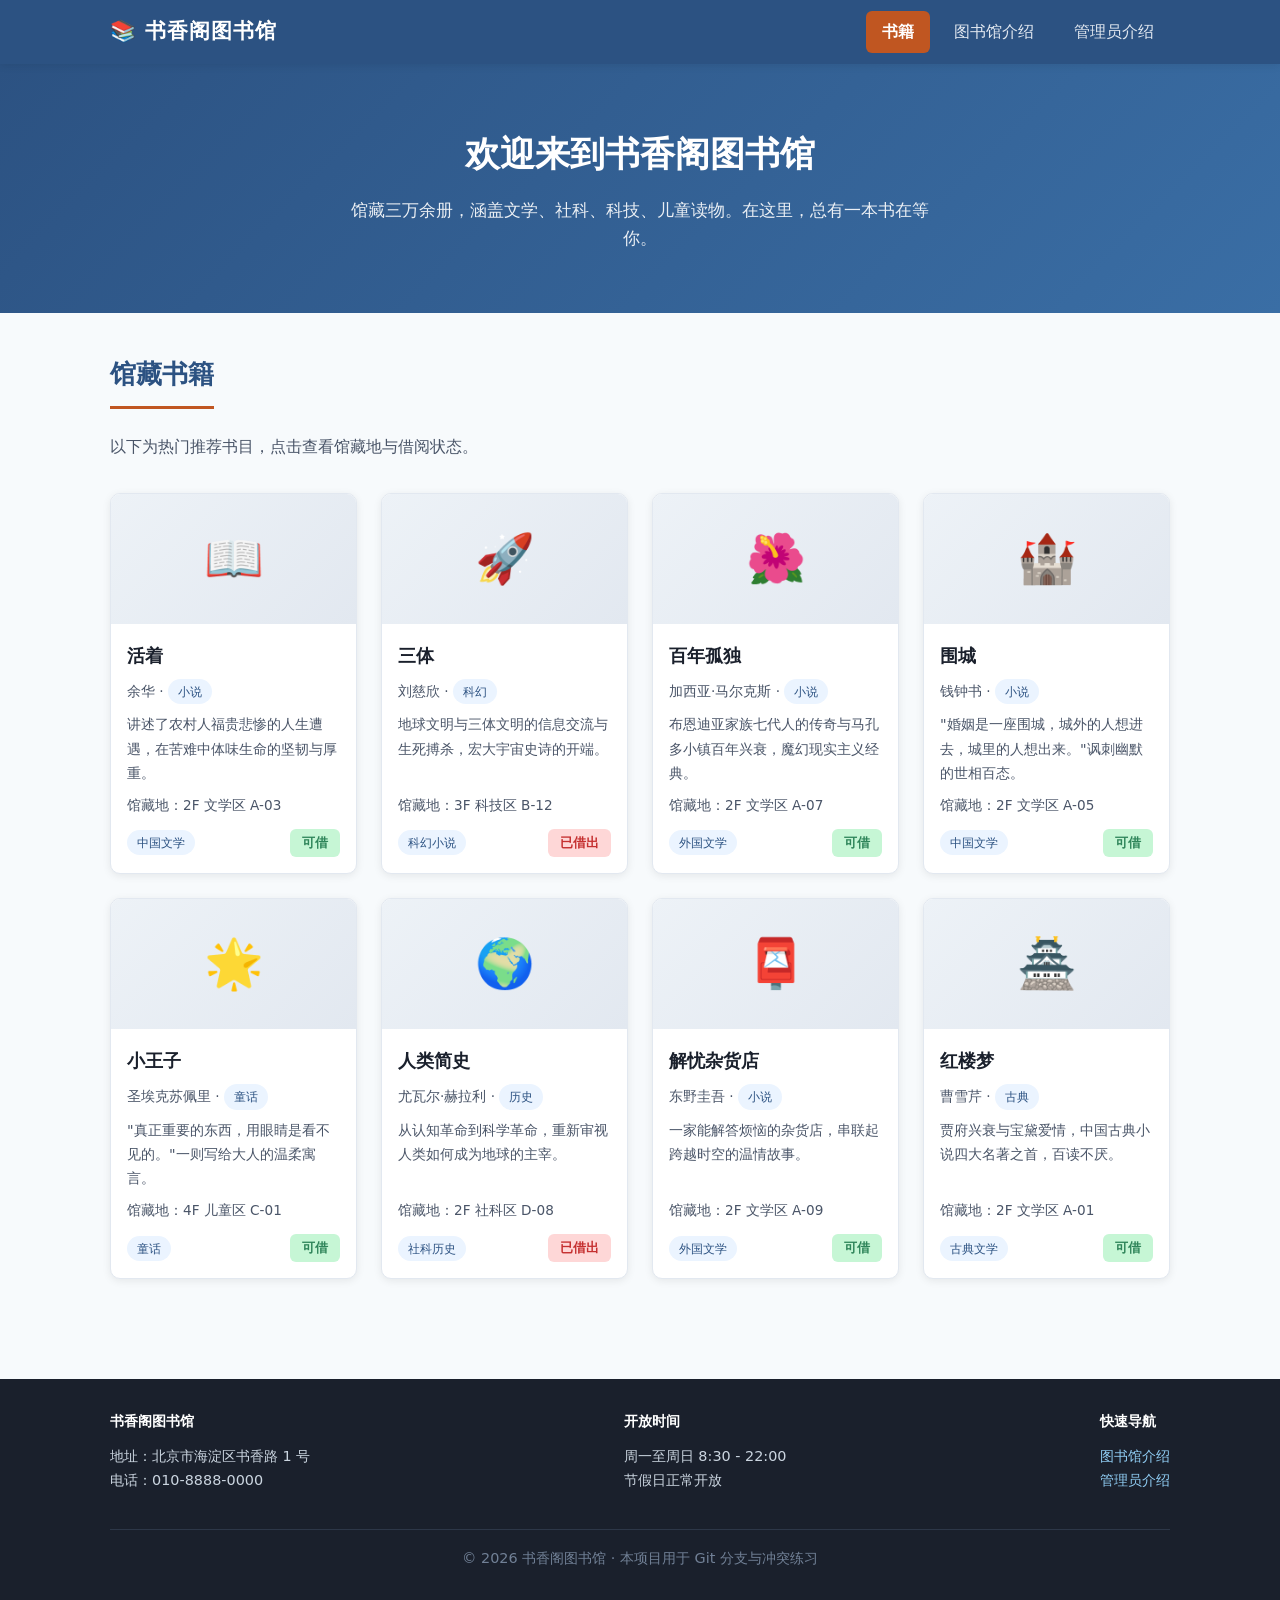
==== index.html @ d26c5d21 "feat: 初始化图书馆网站脚手架 三大模块页面 + 两个共享冲突文件： - index.html: 书籍页面（首页，模块A，8 本图书） - about.html: 图书馆介绍（模块B） - lib" ====
<!DOCTYPE html>
<html lang="zh-CN">
<head>
  <meta charset="UTF-8">
  <meta name="viewport" content="width=device-width, initial-scale=1.0">
  <title>书香阁图书馆 - 馆藏书籍</title>
  <link rel="stylesheet" href="css/style.css">
</head>
<body>

  <!-- ===== 顶部导航（共享，各页面复制维护） ===== -->
  <header class="site-header">
    <div class="container">
      <a href="index.html" class="logo">📚 书香阁图书馆</a>
      <nav class="nav">
        <a href="index.html" class="active">书籍</a>
        <a href="about.html">图书馆介绍</a>
        <a href="librarian.html">管理员介绍</a>
      </nav>
    </div>
  </header>

  <!-- ===== 欢迎横幅 ===== -->
  <section class="hero">
    <div class="container">
      <h1>欢迎来到书香阁图书馆</h1>
      <p>馆藏三万余册，涵盖文学、社科、科技、儿童读物。在这里，总有一本书在等你。</p>
    </div>
  </section>

  <!-- ===== 书籍列表 ===== -->
  <section class="section">
    <div class="container">
      <h2 class="section-title">馆藏书籍</h2>
      <p class="page-subtitle">以下为热门推荐书目，点击查看馆藏地与借阅状态。</p>

      <div class="book-grid">

        <!-- 书 1 -->
        <article class="book-card">
          <div class="book-cover">📖</div>
          <div class="book-body">
            <h3 class="book-title">活着</h3>
            <p class="book-meta">余华 · <span class="tag">小说</span></p>
            <p class="book-desc">讲述了农村人福贵悲惨的人生遭遇，在苦难中体味生命的坚韧与厚重。</p>
            <p class="book-location">馆藏地：2F 文学区 A-03</p>
            <div class="book-footer">
              <span class="tag">中国文学</span>
              <span class="status available">可借</span>
            </div>
          </div>
        </article>

        <!-- 书 2 -->
        <article class="book-card">
          <div class="book-cover">🚀</div>
          <div class="book-body">
            <h3 class="book-title">三体</h3>
            <p class="book-meta">刘慈欣 · <span class="tag">科幻</span></p>
            <p class="book-desc">地球文明与三体文明的信息交流与生死搏杀，宏大宇宙史诗的开端。</p>
            <p class="book-location">馆藏地：3F 科技区 B-12</p>
            <div class="book-footer">
              <span class="tag">科幻小说</span>
              <span class="status borrowed">已借出</span>
            </div>
          </div>
        </article>

        <!-- 书 3 -->
        <article class="book-card">
          <div class="book-cover">🌺</div>
          <div class="book-body">
            <h3 class="book-title">百年孤独</h3>
            <p class="book-meta">加西亚·马尔克斯 · <span class="tag">小说</span></p>
            <p class="book-desc">布恩迪亚家族七代人的传奇与马孔多小镇百年兴衰，魔幻现实主义经典。</p>
            <p class="book-location">馆藏地：2F 文学区 A-07</p>
            <div class="book-footer">
              <span class="tag">外国文学</span>
              <span class="status available">可借</span>
            </div>
          </div>
        </article>

        <!-- 书 4 -->
        <article class="book-card">
          <div class="book-cover">🏰</div>
          <div class="book-body">
            <h3 class="book-title">围城</h3>
            <p class="book-meta">钱钟书 · <span class="tag">小说</span></p>
            <p class="book-desc">"婚姻是一座围城，城外的人想进去，城里的人想出来。"讽刺幽默的世相百态。</p>
            <p class="book-location">馆藏地：2F 文学区 A-05</p>
            <div class="book-footer">
              <span class="tag">中国文学</span>
              <span class="status available">可借</span>
            </div>
          </div>
        </article>

        <!-- 书 5 -->
        <article class="book-card">
          <div class="book-cover">🌟</div>
          <div class="book-body">
            <h3 class="book-title">小王子</h3>
            <p class="book-meta">圣埃克苏佩里 · <span class="tag">童话</span></p>
            <p class="book-desc">"真正重要的东西，用眼睛是看不见的。"一则写给大人的温柔寓言。</p>
            <p class="book-location">馆藏地：4F 儿童区 C-01</p>
            <div class="book-footer">
              <span class="tag">童话</span>
              <span class="status available">可借</span>
            </div>
          </div>
        </article>

        <!-- 书 6 -->
        <article class="book-card">
          <div class="book-cover">🌍</div>
          <div class="book-body">
            <h3 class="book-title">人类简史</h3>
            <p class="book-meta">尤瓦尔·赫拉利 · <span class="tag">历史</span></p>
            <p class="book-desc">从认知革命到科学革命，重新审视人类如何成为地球的主宰。</p>
            <p class="book-location">馆藏地：2F 社科区 D-08</p>
            <div class="book-footer">
              <span class="tag">社科历史</span>
              <span class="status borrowed">已借出</span>
            </div>
          </div>
        </article>

        <!-- 书 7 -->
        <article class="book-card">
          <div class="book-cover">📮</div>
          <div class="book-body">
            <h3 class="book-title">解忧杂货店</h3>
            <p class="book-meta">东野圭吾 · <span class="tag">小说</span></p>
            <p class="book-desc">一家能解答烦恼的杂货店，串联起跨越时空的温情故事。</p>
            <p class="book-location">馆藏地：2F 文学区 A-09</p>
            <div class="book-footer">
              <span class="tag">外国文学</span>
              <span class="status available">可借</span>
            </div>
          </div>
        </article>

        <!-- 书 8 -->
        <article class="book-card">
          <div class="book-cover">🏯</div>
          <div class="book-body">
            <h3 class="book-title">红楼梦</h3>
            <p class="book-meta">曹雪芹 · <span class="tag">古典</span></p>
            <p class="book-desc">贾府兴衰与宝黛爱情，中国古典小说四大名著之首，百读不厌。</p>
            <p class="book-location">馆藏地：2F 文学区 A-01</p>
            <div class="book-footer">
              <span class="tag">古典文学</span>
              <span class="status available">可借</span>
            </div>
          </div>
        </article>

      </div>
    </div>
  </section>

  <!-- ===== 页脚（共享） ===== -->
  <footer class="site-footer">
    <div class="container">
      <div>
        <h4>书香阁图书馆</h4>
        <p>地址：北京市海淀区书香路 1 号</p>
        <p>电话：010-8888-0000</p>
      </div>
      <div>
        <h4>开放时间</h4>
        <p>周一至周日 8:30 - 22:00</p>
        <p>节假日正常开放</p>
      </div>
      <div>
        <h4>快速导航</h4>
        <p><a href="about.html">图书馆介绍</a></p>
        <p><a href="librarian.html">管理员介绍</a></p>
      </div>
      <div class="footer-copy">
        © 2026 书香阁图书馆 · 本项目用于 Git 分支与冲突练习
      </div>
    </div>
  </footer>

</body>
</html>
---- css/style.css ----
/* ============================================================
   XX 图书馆 · 共享样式表 style.css
   ------------------------------------------------------------
   ⚠️ 这是【全员共享】文件，练习时多人编辑这里会产生合并冲突。
   请尽量只在自己模块的区块内追加样式，避免改动共享区块。
   ============================================================ */


/* ===== 基础重置 / CSS 变量（共享，勿乱改）===== */
:root {
  --primary: #2c5282;          /* 主色：深蓝 */
  --primary-light: #3a6ea5;
  --secondary: #c05621;        /* 次色：橙 */
  --bg: #f7fafc;               /* 页面背景 */
  --surface: #ffffff;          /* 卡片背景 */
  --text: #1a202c;             /* 主文字 */
  --text-light: #4a5568;       /* 次文字 */
  --border: #e2e8f0;           /* 边框 */
  --radius: 10px;              /* 圆角 */
  --shadow: 0 2px 8px rgba(0, 0, 0, 0.08);
  --shadow-hover: 0 6px 20px rgba(0, 0, 0, 0.12);
  --status-available: #2f855a; /* 可借：绿 */
  --status-borrowed: #c53030;  /* 已借：红 */
}

* {
  margin: 0;
  padding: 0;
  box-sizing: border-box;
}

body {
  font-family: "PingFang SC", "Microsoft YaHei", "Segoe UI", system-ui, sans-serif;
  background-color: var(--bg);
  color: var(--text);
  line-height: 1.7;
}

a {
  color: var(--primary);
  text-decoration: none;
}

a:hover {
  text-decoration: underline;
}

ul {
  list-style: none;
}


/* ===== 通用：布局容器 / 标题 ===== */
.container {
  width: 100%;
  max-width: 1100px;
  margin: 0 auto;
  padding: 0 20px;
}

.section {
  padding: 40px 0;
}

.section-title {
  font-size: 1.6rem;
  color: var(--primary);
  margin-bottom: 24px;
  padding-bottom: 10px;
  border-bottom: 3px solid var(--secondary);
  display: inline-block;
}

.page-title {
  font-size: 2rem;
  color: var(--primary);
  margin-bottom: 8px;
}

.page-subtitle {
  color: var(--text-light);
  margin-bottom: 32px;
}


/* ===== 通用：导航栏（共享）===== */
.site-header {
  background-color: var(--primary);
  color: #fff;
  box-shadow: var(--shadow);
  position: sticky;
  top: 0;
  z-index: 100;
}

.site-header .container {
  display: flex;
  align-items: center;
  justify-content: space-between;
  height: 64px;
}

.logo {
  font-size: 1.3rem;
  font-weight: 700;
  color: #fff;
  letter-spacing: 1px;
}

.logo:hover {
  text-decoration: none;
}

.nav {
  display: flex;
  gap: 8px;
}

.nav a {
  color: #e2e8f0;
  padding: 8px 16px;
  border-radius: 6px;
  font-size: 0.98rem;
  transition: background-color 0.2s;
}

.nav a:hover {
  background-color: var(--primary-light);
  text-decoration: none;
  color: #fff;
}

.nav a.active {
  background-color: var(--secondary);
  color: #fff;
  font-weight: 600;
}


/* ===== 通用：页脚（共享）===== */
.site-footer {
  background-color: #1a202c;
  color: #cbd5e0;
  padding: 30px 0;
  margin-top: 60px;
  font-size: 0.9rem;
}

.site-footer .container {
  display: flex;
  flex-wrap: wrap;
  gap: 20px;
  justify-content: space-between;
}

.site-footer h4 {
  color: #fff;
  margin-bottom: 10px;
}

.site-footer a {
  color: #90cdf4;
}

.footer-copy {
  width: 100%;
  border-top: 1px solid #2d3748;
  margin-top: 16px;
  padding-top: 16px;
  text-align: center;
  color: #718096;
}


/* ===== 通用：标签 / 徽章 ===== */
.tag {
  display: inline-block;
  background-color: #ebf4ff;
  color: var(--primary);
  font-size: 0.78rem;
  padding: 2px 10px;
  border-radius: 20px;
  margin-right: 6px;
}

.status {
  display: inline-block;
  font-size: 0.82rem;
  font-weight: 600;
  padding: 3px 12px;
  border-radius: 6px;
}

.status.available {
  background-color: #c6f6d5;
  color: var(--status-available);
}

.status.borrowed {
  background-color: #fed7d7;
  color: var(--status-borrowed);
}


/* ============================================================
   ▼▼▼ 以下为各模块区块，练习时请在对应区块追加样式 ▼▼▼
   ============================================================ */


/* ===== 模块A：书籍卡片（index.html）===== */
.hero {
  background: linear-gradient(135deg, var(--primary), var(--primary-light));
  color: #fff;
  padding: 60px 0;
  text-align: center;
}

.hero h1 {
  font-size: 2.2rem;
  margin-bottom: 12px;
}

.hero p {
  font-size: 1.05rem;
  opacity: 0.9;
  max-width: 600px;
  margin: 0 auto;
}

.book-grid {
  display: grid;
  grid-template-columns: repeat(auto-fill, minmax(240px, 1fr));
  gap: 24px;
}

.book-card {
  background-color: var(--surface);
  border: 1px solid var(--border);
  border-radius: var(--radius);
  box-shadow: var(--shadow);
  overflow: hidden;
  display: flex;
  flex-direction: column;
  transition: transform 0.2s, box-shadow 0.2s;
}

.book-card:hover {
  transform: translateY(-4px);
  box-shadow: var(--shadow-hover);
}

.book-cover {
  height: 130px;
  display: flex;
  align-items: center;
  justify-content: center;
  font-size: 3rem;
  background: linear-gradient(135deg, #edf2f7, #e2e8f0);
}

.book-body {
  padding: 16px;
  display: flex;
  flex-direction: column;
  gap: 8px;
  flex: 1;
}

.book-title {
  font-size: 1.15rem;
  color: var(--text);
}

.book-meta {
  font-size: 0.85rem;
  color: var(--text-light);
}

.book-desc {
  font-size: 0.9rem;
  color: var(--text-light);
  flex: 1;
}

.book-location {
  font-size: 0.85rem;
  color: var(--text-light);
}

.book-footer {
  display: flex;
  align-items: center;
  justify-content: space-between;
  margin-top: 4px;
}


/* ===== 模块B：介绍页（about.html）===== */
.intro-text {
  font-size: 1.02rem;
  color: var(--text-light);
  max-width: 800px;
}

.intro-text p {
  margin-bottom: 16px;
}

.info-grid {
  display: grid;
  grid-template-columns: repeat(auto-fit, minmax(220px, 1fr));
  gap: 20px;
}

.info-card {
  background-color: var(--surface);
  border: 1px solid var(--border);
  border-left: 4px solid var(--primary);
  border-radius: var(--radius);
  padding: 20px;
  box-shadow: var(--shadow);
}

.info-card h3 {
  color: var(--primary);
  margin-bottom: 10px;
  font-size: 1.1rem;
}

.info-card p,
.info-card li {
  color: var(--text-light);
  font-size: 0.95rem;
}

.floor-list li,
.rules-list li {
  padding: 8px 0;
  border-bottom: 1px dashed var(--border);
  color: var(--text-light);
}

.floor-list li:last-child,
.rules-list li:last-child {
  border-bottom: none;
}

.floor-list li strong,
.rules-list li strong {
  color: var(--secondary);
  margin-right: 8px;
}

.service-card {
  background-color: var(--surface);
  border: 1px solid var(--border);
  border-radius: var(--radius);
  padding: 24px;
  text-align: center;
  box-shadow: var(--shadow);
}

.service-card .icon {
  font-size: 2.4rem;
  margin-bottom: 12px;
}

.service-card h3 {
  color: var(--primary);
  margin-bottom: 8px;
}

.service-card p {
  color: var(--text-light);
  font-size: 0.92rem;
}


/* ===== 模块C：管理员页（librarian.html）===== */
.team-grid {
  display: grid;
  grid-template-columns: repeat(auto-fill, minmax(260px, 1fr));
  gap: 24px;
}

.member-card {
  background-color: var(--surface);
  border: 1px solid var(--border);
  border-radius: var(--radius);
  box-shadow: var(--shadow);
  padding: 24px;
  text-align: center;
  transition: transform 0.2s, box-shadow 0.2s;
}

.member-card:hover {
  transform: translateY(-4px);
  box-shadow: var(--shadow-hover);
}

.member-avatar {
  width: 80px;
  height: 80px;
  border-radius: 50%;
  background: linear-gradient(135deg, var(--primary), var(--secondary));
  color: #fff;
  display: flex;
  align-items: center;
  justify-content: center;
  font-size: 2rem;
  margin: 0 auto 16px;
}

.member-name {
  font-size: 1.2rem;
  color: var(--text);
  margin-bottom: 4px;
}

.member-role {
  color: var(--secondary);
  font-weight: 600;
  font-size: 0.95rem;
  margin-bottom: 14px;
}

.member-detail {
  text-align: left;
  font-size: 0.9rem;
  color: var(--text-light);
}

.member-detail li {
  padding: 4px 0;
}

.member-detail li strong {
  color: var(--primary);
  margin-right: 6px;
}

.member-bio {
  margin-top: 12px;
  padding-top: 12px;
  border-top: 1px dashed var(--border);
  font-size: 0.88rem;
  color: var(--text-light);
  font-style: italic;
}


/* ===== 响应式 ===== */
@media (max-width: 768px) {
  .site-header .container {
    flex-direction: column;
    height: auto;
    padding: 12px 20px;
    gap: 10px;
  }

  .nav {
    flex-wrap: wrap;
    justify-content: center;
  }

  .hero h1 {
    font-size: 1.6rem;
  }

  .book-grid,
  .team-grid {
    grid-template-columns: 1fr;
  }

  .section-title {
    font-size: 1.3rem;
  }
}
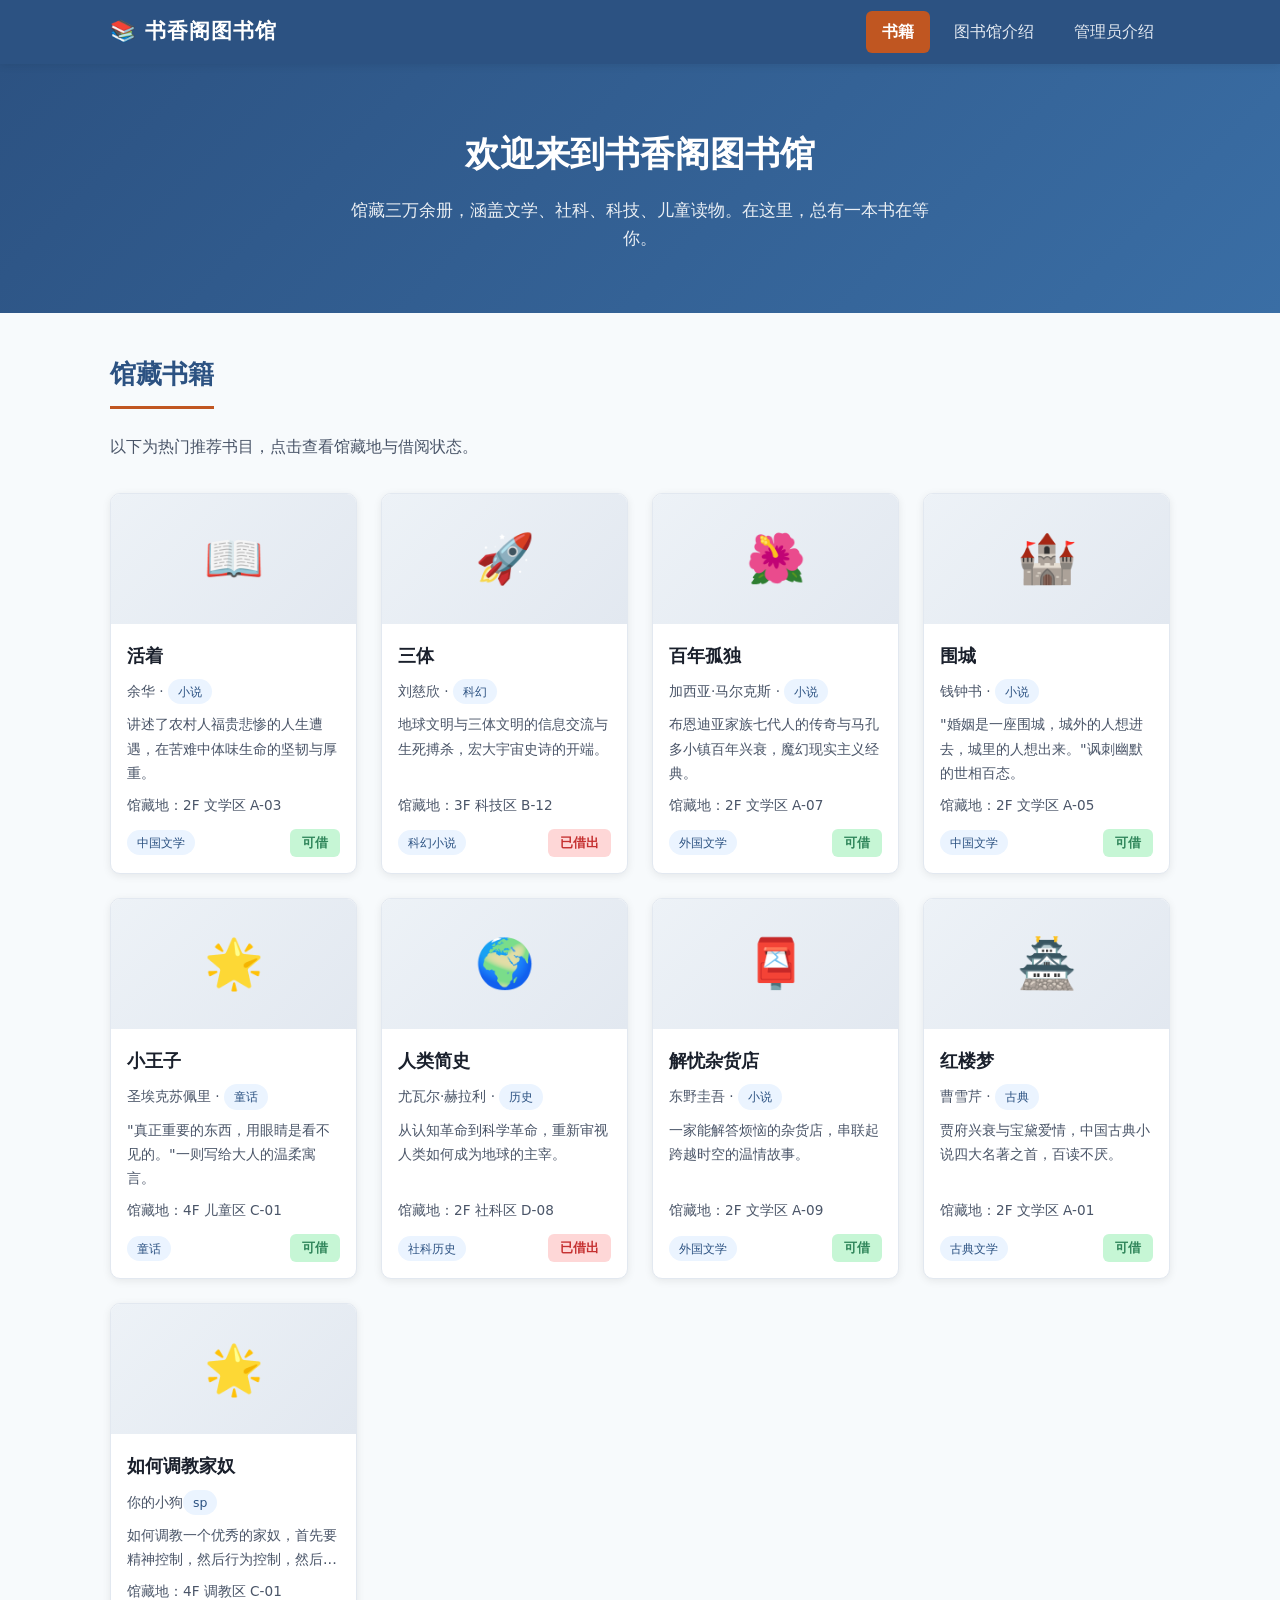
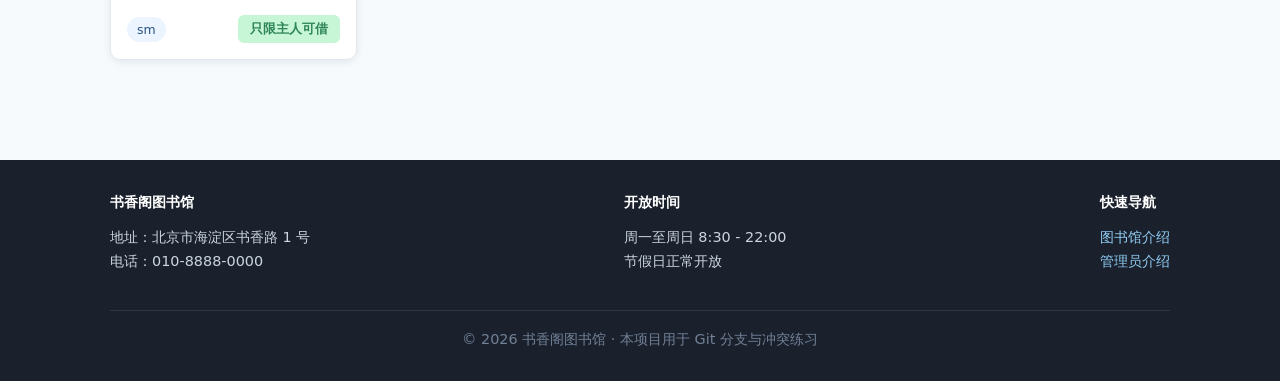
==== commit abad2e48: "feat:新增一本推荐图书" ====
--- a/index.html
+++ b/index.html
@@ -156,10 +156,26 @@
           </div>
         </article>
 
+        <!-- 书 9 -->
+        <article class="book-card">
+          <div class="book-cover">🌟</div>
+          <div class="book-body">
+            <h3 class="book-title">如何调教家奴</h3>
+            <p class="book-meta">你的小狗<span class="tag">sp</span></p>
+            <p class="book-desc">如何调教一个优秀的家奴，首先要精神控制，然后行为控制，然后...</p>
+            <p class="book-location">馆藏地：4F 调教区 C-01</p>
+            <div class="book-footer">
+              <span class="tag">sm</span>
+              <span class="status available">只限主人可借</span>
+            </div>
+          </div>
+        </article>
+
       </div>
     </div>
   </section>
 
+  
   <!-- ===== 页脚（共享） ===== -->
   <footer class="site-footer">
     <div class="container">
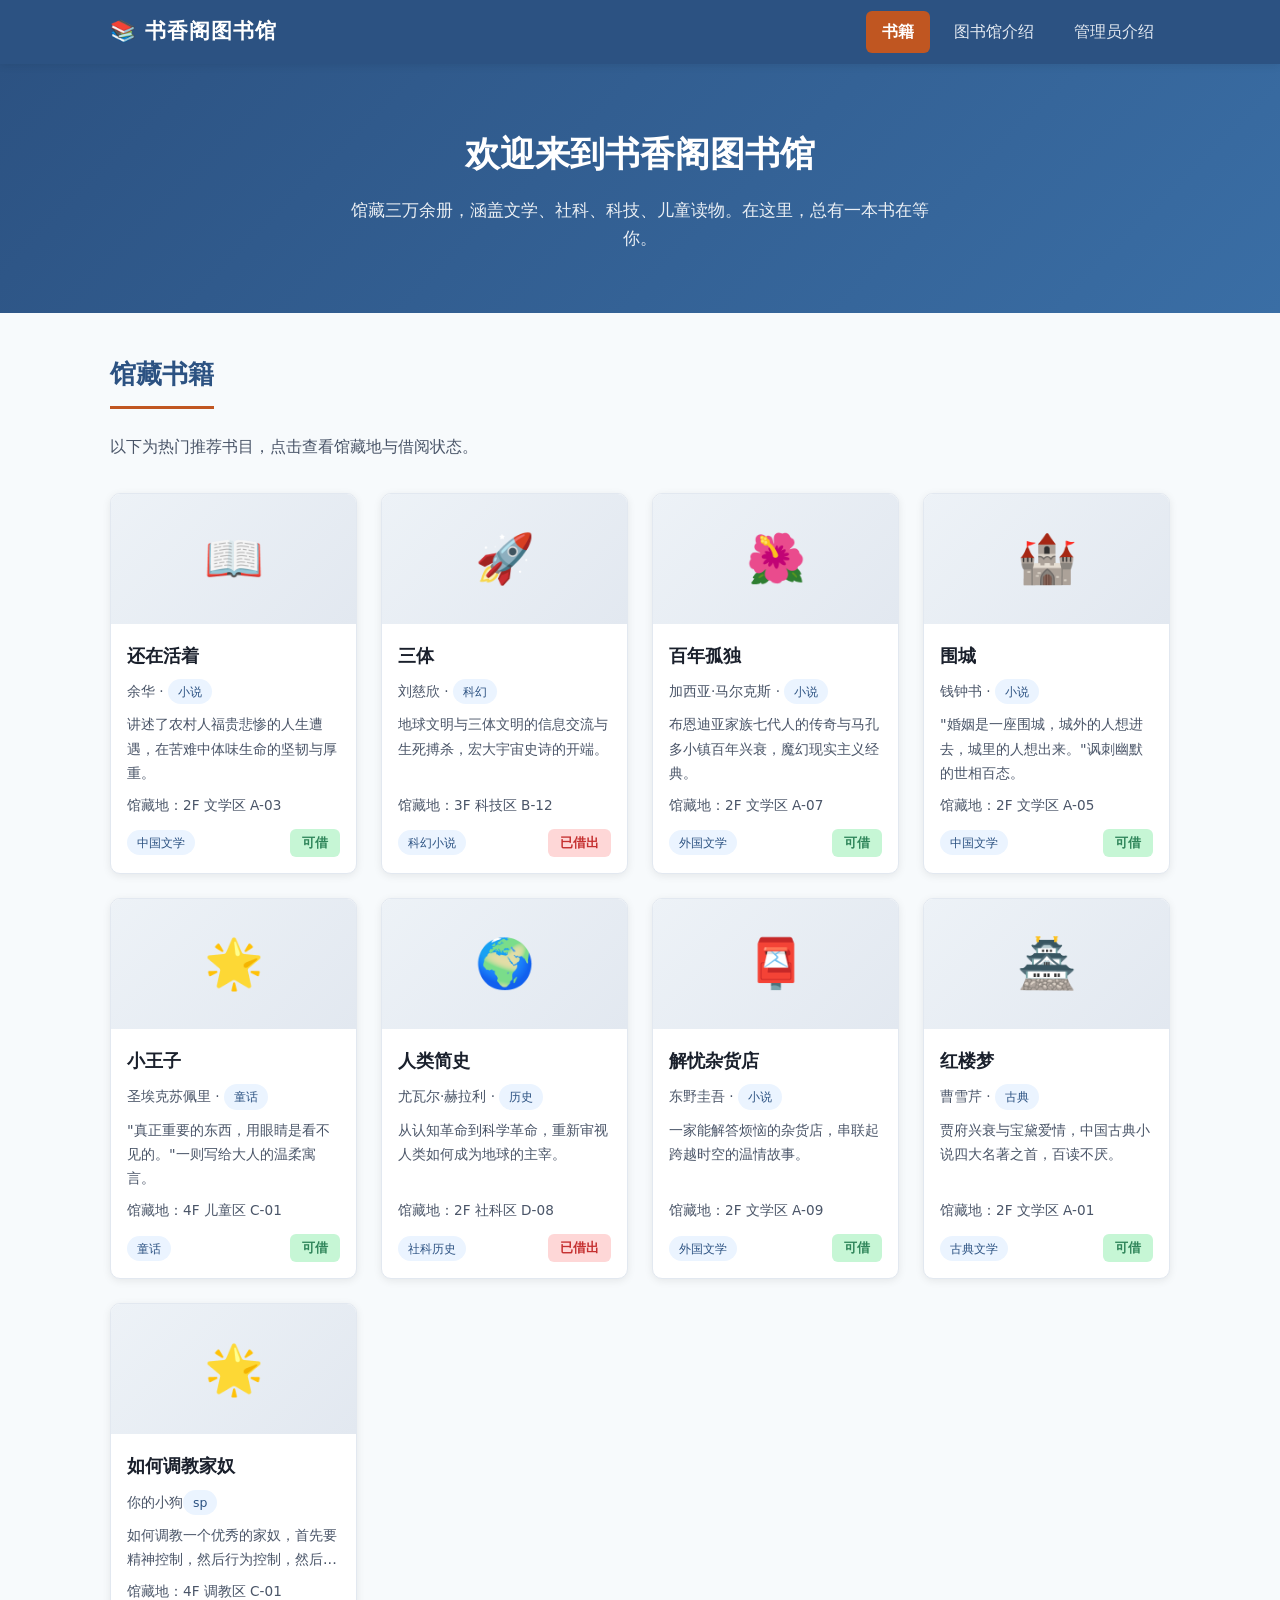
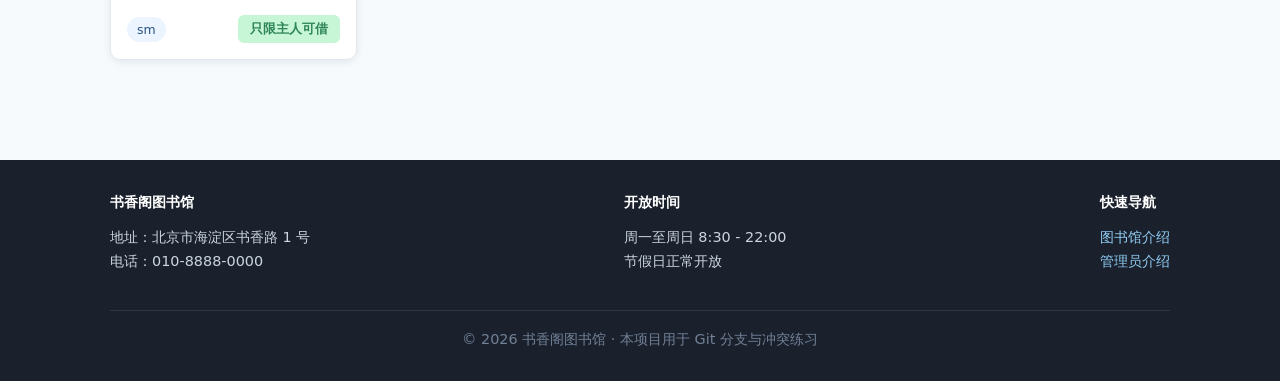
==== commit b75afde2: "活着改成我还活着" ====
--- a/index.html
+++ b/index.html
@@ -40,7 +40,7 @@
         <article class="book-card">
           <div class="book-cover">📖</div>
           <div class="book-body">
-            <h3 class="book-title">活着</h3>
+            <h3 class="book-title">还在活着</h3>
             <p class="book-meta">余华 · <span class="tag">小说</span></p>
             <p class="book-desc">讲述了农村人福贵悲惨的人生遭遇，在苦难中体味生命的坚韧与厚重。</p>
             <p class="book-location">馆藏地：2F 文学区 A-03</p>
